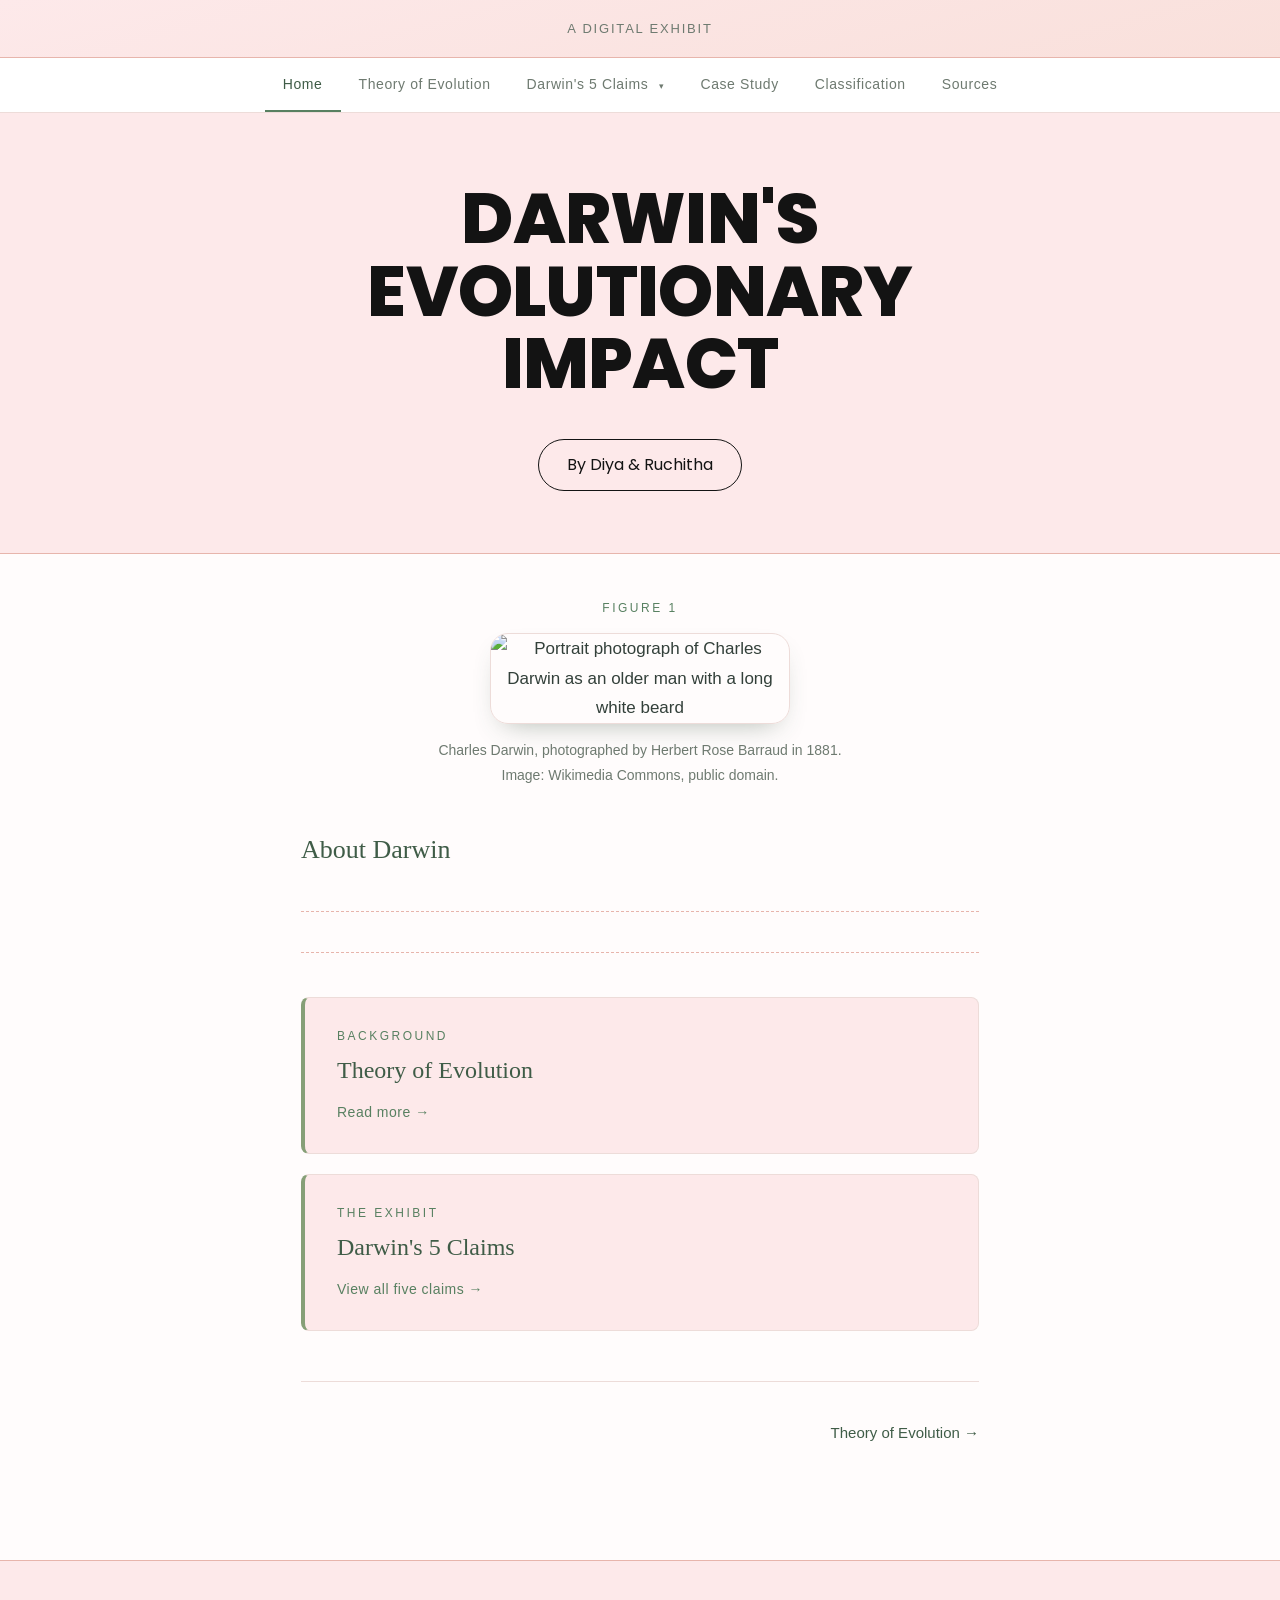
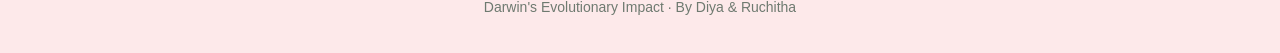
==== index.html @ e7c15cd0 "Add files via upload" ====
<!DOCTYPE html>
<html lang="en">
<head>
<meta charset="utf-8">
<meta name="viewport" content="width=device-width, initial-scale=1">
<title>Home &mdash; Darwin's Evolutionary Impact</title>
<link rel="preconnect" href="https://fonts.googleapis.com">
<link rel="preconnect" href="https://fonts.gstatic.com" crossorigin>
<link href="https://fonts.googleapis.com/css2?family=Poppins:wght@400;800&display=swap" rel="stylesheet">
<link rel="stylesheet" href="style.css">
</head>
<body>

<header class="site-head">
  <p class="tagline">A Digital Exhibit</p>
</header>

<nav>
  <ul>
    <li><a href="index.html" class="current">Home</a></li>
    <li><a href="theory-of-evolution.html">Theory of Evolution</a></li>
    <li class="has-drop">
      <a href="claims.html">Darwin's 5 Claims <span class="caret">&#9662;</span></a>
      <ul class="drop">
        <li><a href="claim-1.html">1 &middot; Nonconstancy of Species</a></li>
        <li><a href="claim-2.html">2 &middot; Descent From a Common Ancestor</a></li>
        <li><a href="claim-3.html">3 &middot; Gradual Evolution</a></li>
        <li><a href="claim-4.html">4 &middot; Multiplication of Species</a></li>
        <li><a href="claim-5.html">5 &middot; Natural Selection</a></li>
      </ul>
    </li>
    <li><a href="case-study.html">Case Study</a></li>
    <li><a href="classification.html">Classification</a></li>
    <li><a href="sources.html">Sources</a></li>
  </ul>
</nav>

<div class="hero">
  <div class="container">
    <h1 class="hero-title">Darwin's Evolutionary Impact</h1>
    <p><span class="byline">By Diya &amp; Ruchitha</span></p>
  </div>
</div>

<main>
  <div class="container">
    <div class="block">

      <figure class="portrait">
        <p class="fig-label">Figure 1</p>
        <img src="images/darwin.jpg" alt="Portrait photograph of Charles Darwin as an older man with a long white beard">
        <figcaption>Charles Darwin, photographed by Herbert Rose Barraud in 1881.<br>
        Image: Wikimedia Commons, public domain.</figcaption>
      </figure>

      <h2>About Darwin</h2>
      <p></p>
      <p></p>

      <ul class="claim-list">
        <li>
          <a href="theory-of-evolution.html">
            <span class="n">Background</span>
            <h2>Theory of Evolution</h2>
            <span class="go">Read more &rarr;</span>
          </a>
        </li>
        <li>
          <a href="claims.html">
            <span class="n">The Exhibit</span>
            <h2>Darwin's 5 Claims</h2>
            <span class="go">View all five claims &rarr;</span>
          </a>
        </li>
      </ul>

      <div class="flip">
        <span class="spacer"></span>
        <a href="theory-of-evolution.html">Theory of Evolution &rarr;</a>
      </div>

    </div>
  </div>
</main>

<footer>
  <div class="container">
    <p>Darwin's Evolutionary Impact &middot; By Diya &amp; Ruchitha</p>
  </div>
</footer>

<script src="nav.js"></script>

</body>
</html>
---- style.css ----
/* ===========================================
   Darwin's Five Claims — shared stylesheet

   Palette: Different Green And Pink
   #588061  deep sage green
   #869F77  soft olive green
   #FDE9EA  palest pink
   #F9E0DB  warm blush
   #E7B5AC  dusty rose
   =========================================== */

:root{
  /* palette */
  --green:#588061;
  --green-soft:#869F77;
  --pink-pale:#FDE9EA;
  --pink-warm:#F9E0DB;
  --rose:#E7B5AC;

  /* derived tones for small text and contrast */
  --green-ink:#3F5C47;
  --bg:#fffcfc;
  --text:#33403a;
  --soft:#6e7a70;
  --line:#eddcd9;
}

*{box-sizing:border-box}

html{scroll-behavior:smooth}

body{
  margin:0;
  background:var(--bg);
  color:var(--text);
  font-family:"Segoe UI","Trebuchet MS",Candara,sans-serif;
  font-size:17px;
  line-height:1.75;
}

h1,h2,h3,h4{
  font-family:Georgia,"Times New Roman",serif;
  font-weight:normal;
  margin:0;
  line-height:1.3;
}

p{margin:0}
img{max-width:100%; display:block}

a{color:var(--green-ink)}
a:hover{color:var(--green)}
a:focus-visible,button:focus-visible,summary:focus-visible{
  outline:2px solid var(--green);
  outline-offset:3px;
  border-radius:3px;
}

.container{max-width:730px; margin:0 auto; padding:0 26px}

/* ===== SITE HEADER ===== */
.site-head{
  background:linear-gradient(165deg,var(--pink-pale) 0%,var(--pink-warm) 100%);
  padding:18px 0 16px;
  text-align:center;
  border-bottom:1px solid var(--rose);
}
.site-head .tagline{
  margin:0;
  font-size:13px;
  color:var(--soft);
  letter-spacing:1.8px;
  text-transform:uppercase;
}

/* ===== NAVIGATION ===== */
nav{
  background:#fff;
  border-bottom:1px solid var(--line);
  position:sticky;
  top:0;
  z-index:30;
}
nav ul{
  list-style:none;
  margin:0 auto;
  padding:0;
  max-width:900px;
  display:flex;
  flex-wrap:wrap;
  justify-content:center;
}
nav a{
  display:block;
  padding:14px 18px;
  color:var(--soft);
  text-decoration:none;
  font-size:14px;
  letter-spacing:.6px;
  border-bottom:2px solid transparent;
}
nav a:hover{color:var(--green-ink); background:var(--pink-pale)}
nav a.current{color:var(--green-ink); border-bottom-color:var(--green)}

/* ===== NAV DROPDOWN ===== */
.has-drop{position:relative}
.caret{
  font-size:.65em;
  margin-left:6px;
  display:inline-block;
  transition:transform .16s ease;
}
nav .drop{
  position:absolute;
  top:100%;
  left:50%;
  transform:translateX(-50%);
  min-width:250px;
  max-width:none;
  margin:0;
  padding:6px 0;
  background:#fff;
  border:1px solid var(--line);
  border-top:2px solid var(--green);
  border-radius:0 0 8px 8px;
  box-shadow:0 10px 22px -10px rgba(63,92,71,.35);
  flex-direction:column;
  flex-wrap:nowrap;
  justify-content:flex-start;
  display:none;
  z-index:40;
}
.has-drop:hover > .drop,
.has-drop:focus-within > .drop,
.has-drop.open > .drop{display:flex}
.has-drop:hover .caret,
.has-drop:focus-within .caret,
.has-drop.open .caret{transform:rotate(180deg)}

nav .drop li{width:100%}
nav .drop a{
  display:block;
  width:100%;
  padding:10px 20px;
  text-align:left;
  white-space:nowrap;
  font-size:13.5px;
  border-bottom:none;
}
nav .drop a:hover{background:var(--pink-pale); color:var(--green-ink)}
nav .drop a.current{
  background:var(--pink-pale);
  color:var(--green-ink);
  border-bottom:none;
  font-weight:600;
}

/* ===== PAGE INTRO ===== */
.page-head{padding:56px 0 10px; text-align:center}
.page-head .eyebrow{
  font-size:13px;
  letter-spacing:2.5px;
  text-transform:uppercase;
  color:var(--green);
  margin-bottom:14px;
}
.page-head h1{font-size:38px; color:var(--green-ink)}
.page-head .lead{
  margin:20px auto 0;
  max-width:560px;
  color:var(--soft);
  font-size:17px;
}

/* ===== SECTIONS ===== */
main{padding-bottom:70px}
.block{padding:44px 0}
.block h2{
  font-size:26px;
  color:var(--green-ink);
  margin-bottom:18px;
}
.block h3{
  font-size:21px;
  color:var(--green-ink);
  margin:38px 0 14px;
}
.block p + p{margin-top:18px}

.rule{
  border:0;
  border-top:1px solid var(--line);
  margin:0;
}

/* ===== QUESTION CALLOUT ===== */
.question{
  background:var(--pink-warm);
  border-left:3px solid var(--rose);
  padding:20px 24px;
  margin:34px 0;
  font-size:17px;
}
.question span{
  display:block;
  font-size:12px;
  letter-spacing:2px;
  text-transform:uppercase;
  color:#a06a5f;
  margin-bottom:6px;
}

/* ===== EVIDENCE ===== */
.evidence{
  background:var(--pink-pale);
  border:1px solid var(--line);
  border-radius:8px;
  padding:32px 34px;
  margin:34px 0;
}
.evidence .num{
  font-size:12px;
  letter-spacing:2.5px;
  text-transform:uppercase;
  color:var(--green);
  display:block;
  margin-bottom:10px;
}
.evidence h3{
  font-size:22px;
  color:var(--green-ink);
  margin:0 0 18px;
}
.evidence ul{margin:0; padding-left:22px}
.evidence li{margin-bottom:14px}
.evidence li:last-child{margin-bottom:0}
.evidence li::marker{color:var(--green-soft)}

.why{
  margin-top:26px;
  padding:20px 24px;
  background:#fff;
  border-left:3px solid var(--green-soft);
  border-radius:0 6px 6px 0;
  font-size:16px;
}
.why b{
  display:block;
  color:var(--green);
  font-size:12px;
  letter-spacing:2px;
  text-transform:uppercase;
  margin-bottom:8px;
  font-weight:600;
}
.source{
  margin-top:20px;
  font-size:13px;
  color:var(--soft);
  font-style:italic;
}

/* ===== CLAIM INDEX CARDS ===== */
.claim-list{
  list-style:none;
  margin:44px 0 0;
  padding:0;
  display:flex;
  flex-direction:column;
  gap:20px;
}
.claim-list a{
  display:block;
  background:var(--pink-pale);
  border:1px solid var(--line);
  border-left:4px solid var(--green-soft);
  border-radius:8px;
  padding:28px 32px;
  text-decoration:none;
  color:var(--text);
}
.claim-list a:hover{
  background:var(--pink-warm);
  border-left-color:var(--green);
}
.claim-list .n{
  font-size:12px;
  letter-spacing:2.5px;
  text-transform:uppercase;
  color:var(--green);
  display:block;
  margin-bottom:8px;
}
.claim-list h2{
  font-family:Georgia,serif;
  font-size:24px;
  color:var(--green-ink);
  margin:0 0 10px;
}
.claim-list p{font-size:16px; color:var(--soft)}
.claim-list .go{
  display:block;
  margin-top:14px;
  font-size:14px;
  color:var(--green);
  letter-spacing:.5px;
}

/* ===== TIMELINE ===== */
.timeline{list-style:none; margin:36px 0 0; padding:0}
.timeline li{
  padding:26px 0;
  border-bottom:1px solid var(--line);
}
.timeline li:first-child{border-top:1px solid var(--line)}
.timeline .year{
  display:block;
  font-family:Georgia,serif;
  font-size:20px;
  color:var(--green);
  margin-bottom:8px;
}
.timeline p{font-size:16px}

/* ===== CARDS GRID ===== */
.cards{
  display:flex;
  flex-wrap:wrap;
  gap:20px;
  margin-top:32px;
}
.card{
  flex:1 1 280px;
  background:var(--pink-pale);
  border:1px solid var(--line);
  border-top:4px solid var(--green-soft);
  border-radius:8px;
  padding:26px 28px;
}
.card h3{
  font-size:20px;
  color:var(--green-ink);
  margin:0 0 14px;
}
.card ul{margin:0; padding-left:20px; font-size:15px}
.card li{margin-bottom:9px}
.card li:last-child{margin-bottom:0}
.card li::marker{color:var(--green-soft)}

/* ===== DIAGRAM ===== */
.diagram{
  background:var(--pink-pale);
  border:1px solid var(--line);
  border-radius:8px;
  padding:34px 30px;
  margin:36px 0;
  text-align:center;
}
.diagram svg{max-width:100%; height:auto; margin:0 auto}
.diagram .caption{
  font-size:14px;
  color:var(--soft);
  margin-top:22px;
  text-align:left;
}

/* ===== NUMBERED STEPS ===== */
ol.steps{padding-left:24px; margin:26px 0 0}
ol.steps li{margin-bottom:20px}
ol.steps li::marker{color:var(--green)}
ol.steps strong{color:var(--green-ink)}

/* ===== DROPDOWN ===== */
details{
  background:var(--pink-warm);
  border-left:3px solid var(--green-soft);
  border-radius:0 8px 8px 0;
  padding:22px 26px;
  margin:34px 0;
}
summary{
  cursor:pointer;
  color:var(--green-ink);
  font-family:Georgia,serif;
  font-size:18px;
}
details p{margin-top:16px; font-size:16px}
details p + p{margin-top:14px}

/* ===== QUIZ ===== */
.quiz-item{margin-bottom:46px}
.quiz-item .prompt{
  font-family:Georgia,serif;
  font-size:20px;
  color:var(--green-ink);
  margin-bottom:18px;
}
.quiz-item button{
  display:block;
  width:100%;
  text-align:left;
  font-family:inherit;
  font-size:16px;
  line-height:1.6;
  color:var(--text);
  background:#fff;
  border:1px solid var(--line);
  border-radius:6px;
  padding:15px 20px;
  margin-bottom:10px;
  cursor:pointer;
}
.quiz-item button:hover{border-color:var(--green-soft); background:var(--pink-pale)}
.quiz-item button.correct{
  background:#eef3ec;
  border-color:var(--green);
  color:var(--green-ink);
}
.quiz-item button.incorrect{
  background:var(--pink-warm);
  border-color:var(--rose);
  color:#8a5a51;
}
.quiz-item .response{
  font-size:15px;
  color:var(--soft);
  margin-top:14px;
  min-height:20px;
}
.tally{
  margin-top:16px;
  padding:22px 26px;
  background:var(--pink-warm);
  border-left:3px solid var(--rose);
  font-size:16px;
}

/* ===== SOURCES ===== */
ol.bibliography{padding-left:24px; margin-top:22px}
ol.bibliography li{margin-bottom:12px; font-size:14px; line-height:1.6}
ol.bibliography li::marker{color:var(--green-soft)}
ol.bibliography a{
  overflow-wrap:anywhere;
  word-break:break-word;
  text-decoration-thickness:1px;
  text-underline-offset:2px;
}

/* ===== PAGE FLIP LINKS ===== */
.flip{
  display:flex;
  justify-content:space-between;
  gap:20px;
  flex-wrap:wrap;
  padding:38px 0 0;
  border-top:1px solid var(--line);
  margin-top:50px;
  font-size:15px;
}
.flip a{text-decoration:none}
.flip a:hover{text-decoration:underline}
.flip .spacer{flex:1}

/* ===== FOOTER ===== */
footer{
  background:var(--pink-pale);
  border-top:1px solid var(--rose);
  padding:34px 0;
  text-align:center;
  font-size:14px;
  color:var(--soft);
}
footer a{color:var(--green-ink)}

/* ===== HOMEPAGE HERO TITLE ===== */
.hero{
  background:var(--pink-pale);
  border-bottom:1px solid var(--rose);
  padding:70px 0 62px;
  text-align:center;
}
.hero-title{
  font-family:Poppins,Montserrat,"Century Gothic","Segoe UI",Tahoma,sans-serif;
  font-weight:800;
  text-transform:uppercase;
  font-size:clamp(2.2rem,8.5vw,4.4rem);
  line-height:1.03;
  letter-spacing:-.01em;
  color:#131313;
  max-width:13ch;
  margin:0 auto;
  text-wrap:balance;
}
.byline{
  display:inline-block;
  margin-top:38px;
  padding:11px 28px;
  border:1.5px solid #131313;
  border-radius:999px;
  font-family:Poppins,Montserrat,"Segoe UI",sans-serif;
  font-weight:400;
  font-size:1rem;
  color:#131313;
}

@media (max-width:640px){
  .hero{padding:46px 0 42px}
  .byline{margin-top:28px; font-size:.92rem; padding:9px 22px}
}

/* ===== PORTRAIT ===== */
.portrait{
  margin:0 0 46px;
  text-align:center;
}
.fig-label{
  font-size:12px;
  letter-spacing:2.5px;
  text-transform:uppercase;
  color:var(--green);
  margin-bottom:14px;
}

/* ===== WIDE FIGURE (diagrams, infographics) ===== */
.figure-wide{
  margin:38px 0 42px;
  text-align:center;
}
.figure-wide img,
.figure-wide svg{
  display:block;
  width:100%;
  height:auto;
  background:#fff;
  border-radius:18px;
  border:2px solid var(--rose);
  box-shadow:0 12px 28px -16px rgba(63,92,71,.4);
}
.figure-wide figcaption{
  margin-top:14px;
  font-size:14px;
  color:var(--soft);
  text-align:center;
}
.portrait img{
  width:100%;
  max-width:300px;
  height:auto;
  margin:0 auto;
  border-radius:18px;
  border:1px solid var(--line);
  box-shadow:0 12px 28px -14px rgba(63,92,71,.45);
}
.portrait figcaption{
  margin-top:14px;
  font-size:14px;
  color:var(--soft);
}

/* ===== EMPTY TEMPLATE FIELDS =====
   Blank spots keep their height and show a faint dashed line
   so the layout holds until you type into them. */
.evidence h3:empty,
.claim-list h2:empty,
.page-head h1:empty{
  min-height:1.3em;
  border-bottom:1px dashed var(--rose);
}
.evidence li:empty{
  min-height:1.5em;
  border-bottom:1px dashed var(--rose);
}
.evidence p:empty,
.why p:empty,
.question p:empty,
.claim-list p:empty,
.block > p:empty,
.lead:empty{
  min-height:1.6em;
  border-bottom:1px dashed var(--rose);
}
.block > p:empty{margin-top:14px}

/* claim cards get a tiny nudge on hover */
.claim-list a{transition:transform .18s ease, background .18s ease}
.claim-list a:hover{transform:translateX(4px)}

@media (prefers-reduced-motion:reduce){
  .claim-list a:hover{transform:none}
}

/* ===== MOBILE ===== */
@media (max-width:640px){
  body{font-size:16px}
  .page-head{padding-top:40px}
  .page-head h1{font-size:29px}
  .block h2{font-size:22px}
  .evidence{padding:24px 22px}
  nav a{padding:12px 14px; font-size:13px}
  .container{padding:0 20px}
}
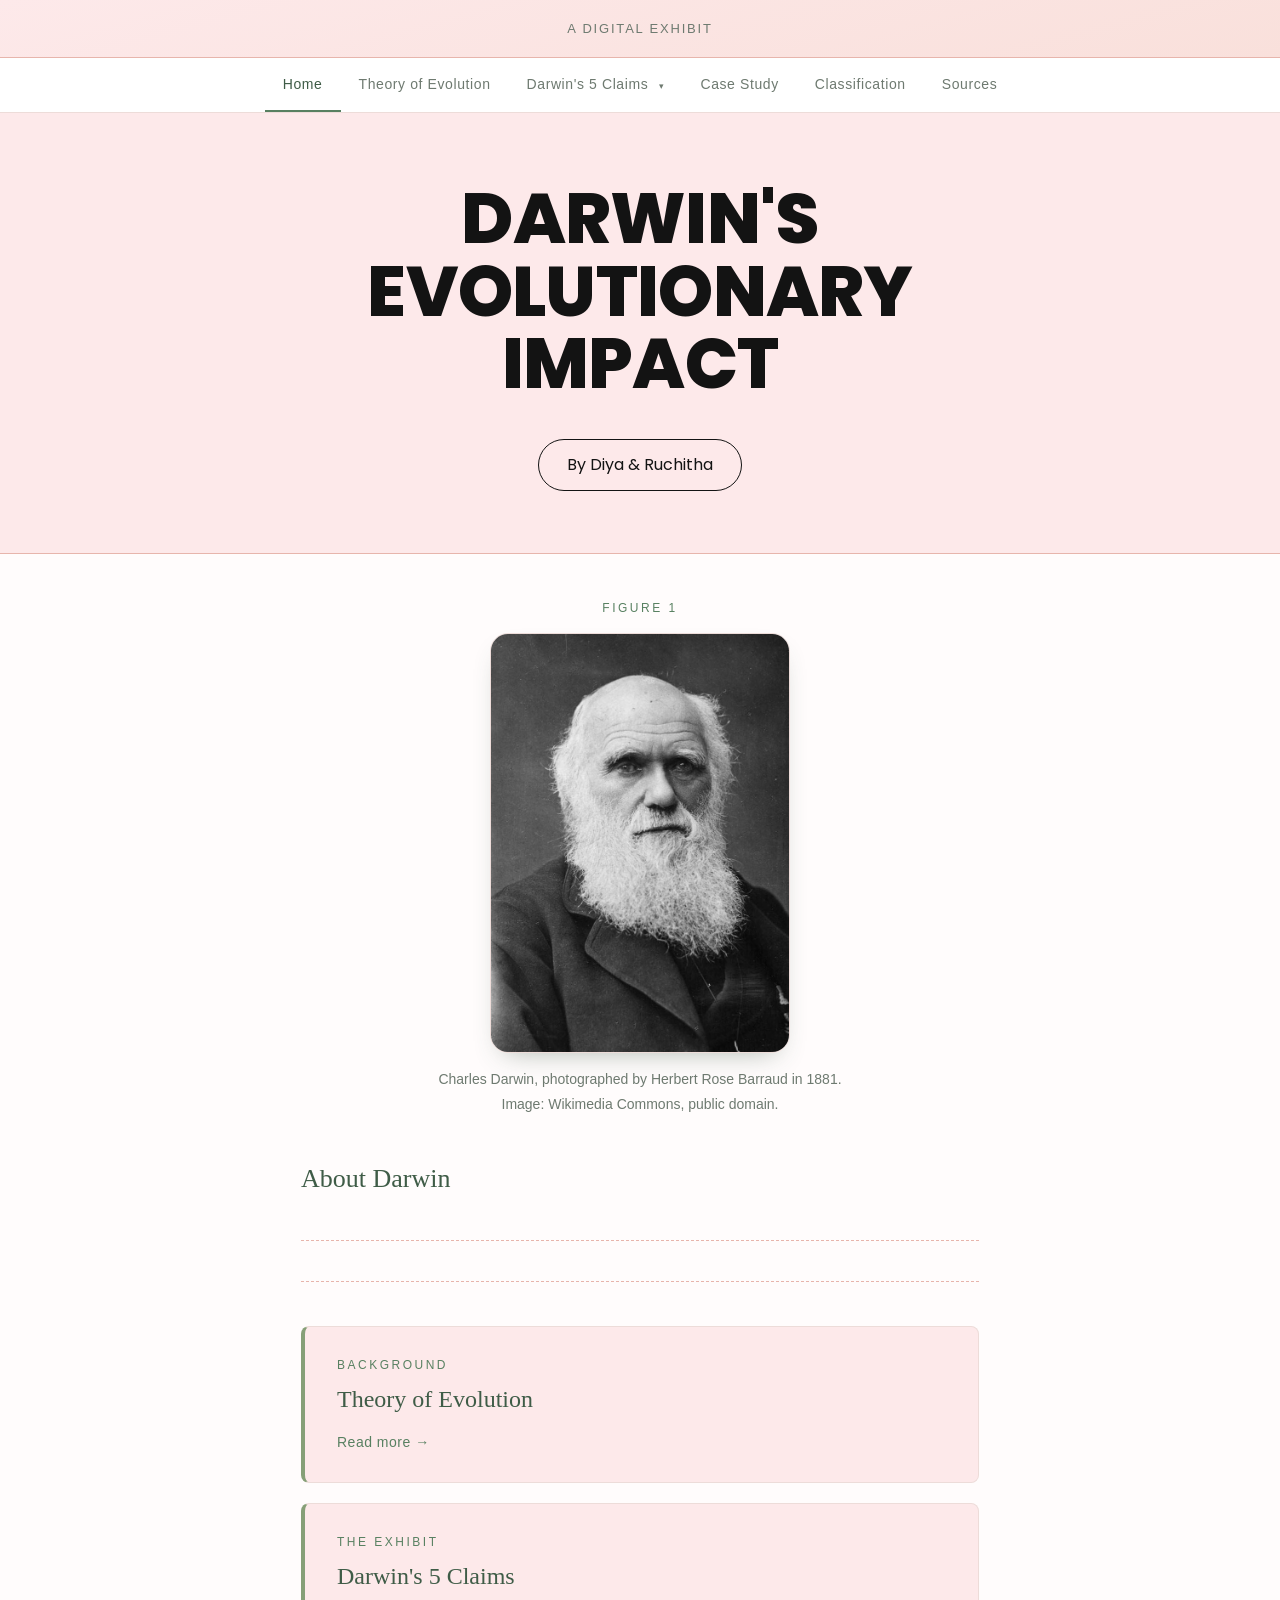
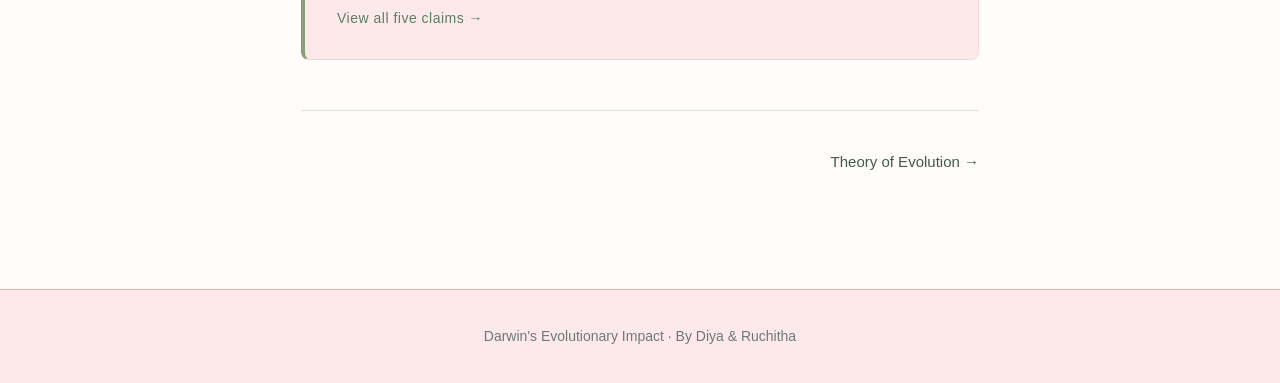
==== commit 47be2681: "Add files via upload" ====
--- a/index.html
+++ b/index.html
@@ -48,7 +48,7 @@
 
       <figure class="portrait">
         <p class="fig-label">Figure 1</p>
-        <img src="images/darwin.jpg" alt="Portrait photograph of Charles Darwin as an older man with a long white beard">
+        <img src="[data-uri]" alt="Portrait photograph of Charles Darwin as an older man with a long white beard">
         <figcaption>Charles Darwin, photographed by Herbert Rose Barraud in 1881.<br>
         Image: Wikimedia Commons, public domain.</figcaption>
       </figure>
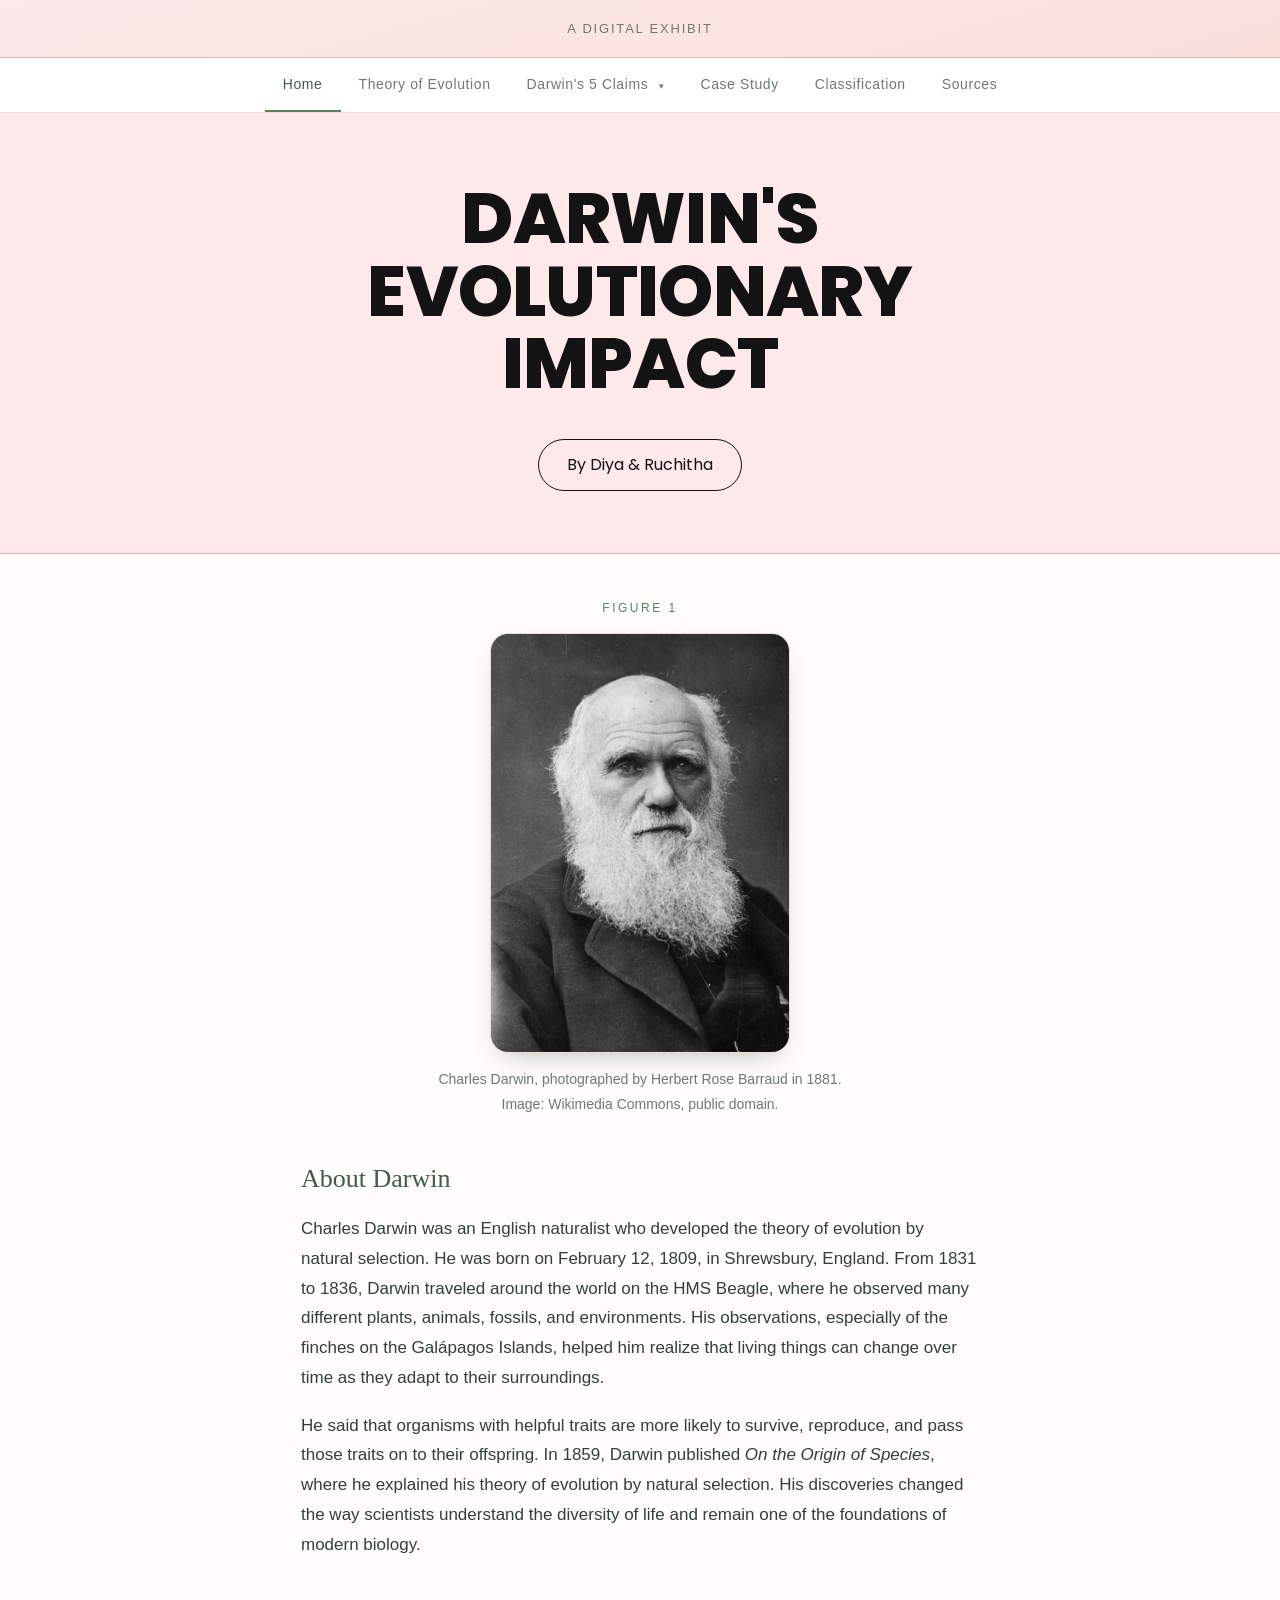
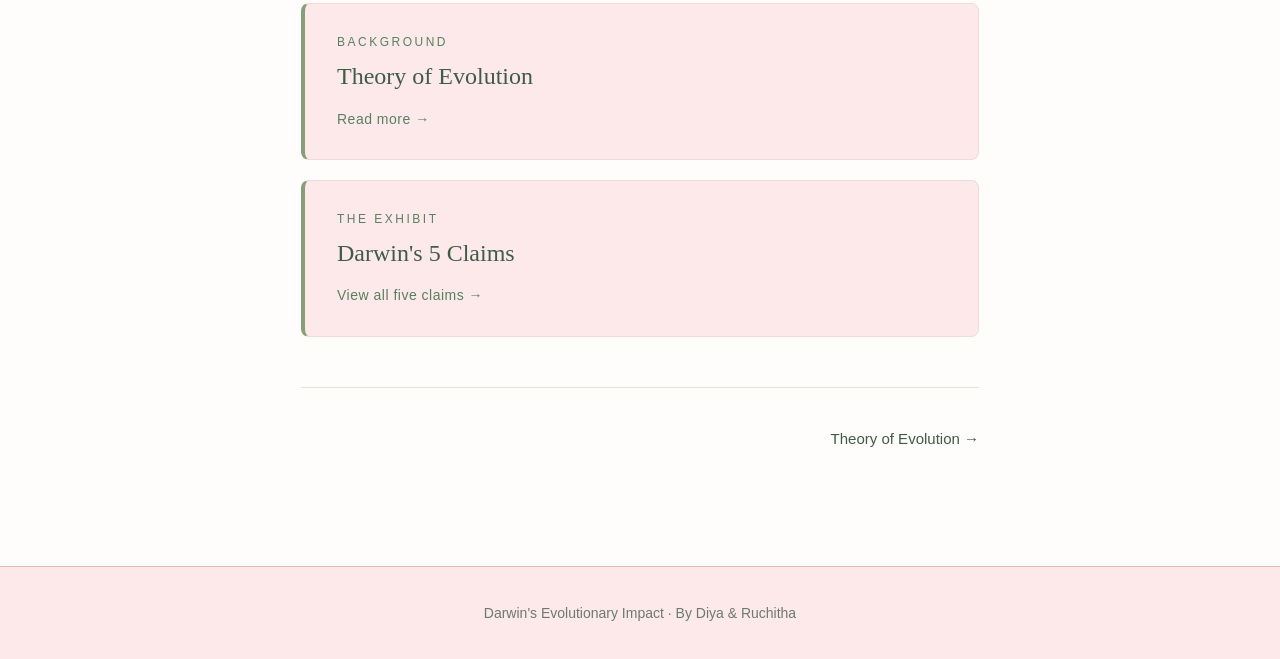
==== commit 00ad3c1d: "Add files via upload" ====
--- a/index.html
+++ b/index.html
@@ -54,8 +54,17 @@
       </figure>
 
       <h2>About Darwin</h2>
-      <p></p>
-      <p></p>
+      <p>Charles Darwin was an English naturalist who developed the theory of evolution by
+      natural selection. He was born on February 12, 1809, in Shrewsbury, England. From 1831 to
+      1836, Darwin traveled around the world on the HMS Beagle, where he observed many different
+      plants, animals, fossils, and environments. His observations, especially of the finches on
+      the Gal&aacute;pagos Islands, helped him realize that living things can change over time as
+      they adapt to their surroundings.</p>
+      <p>He said that organisms with helpful traits are more likely to survive, reproduce,
+      and pass those traits on to their offspring. In 1859, Darwin published <em>On the Origin of
+      Species</em>, where he explained his theory of evolution by natural selection. His
+      discoveries changed the way scientists understand the diversity of life and remain one of
+      the foundations of modern biology.</p>
 
       <ul class="claim-list">
         <li>
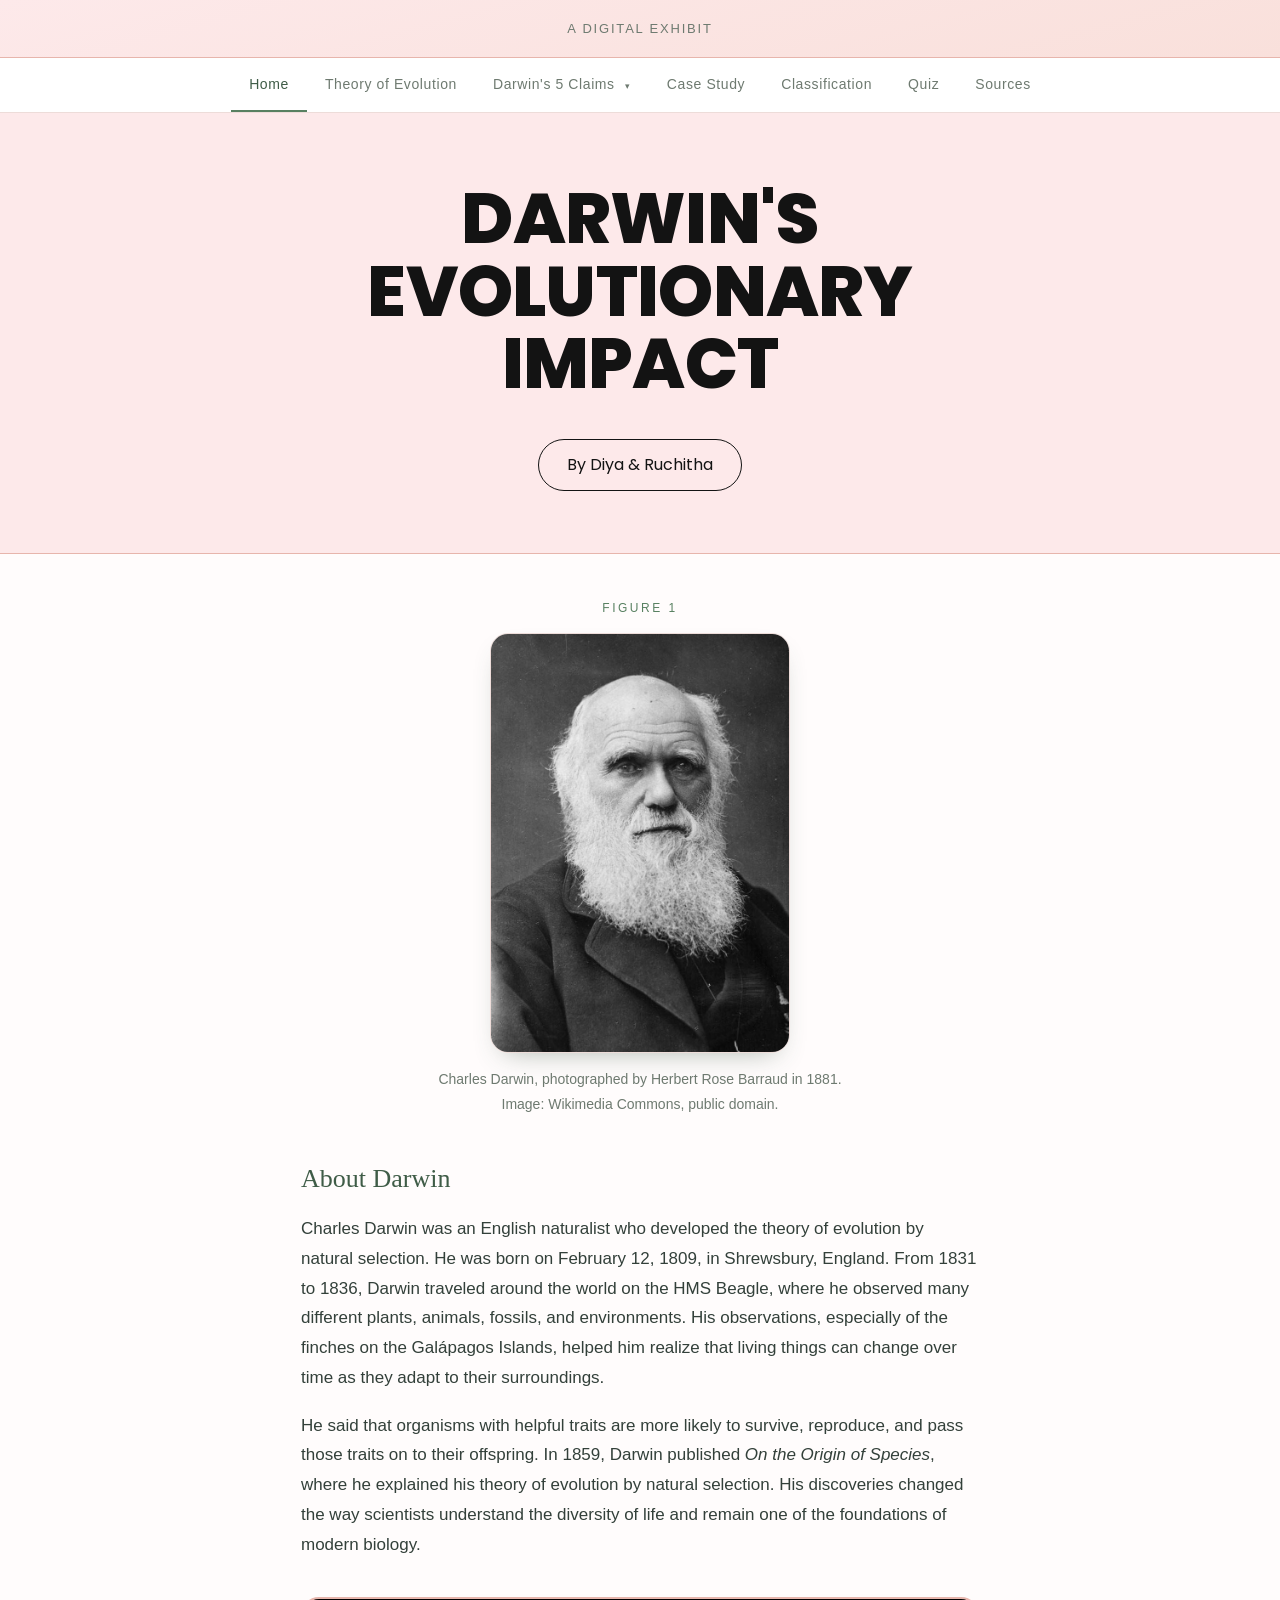
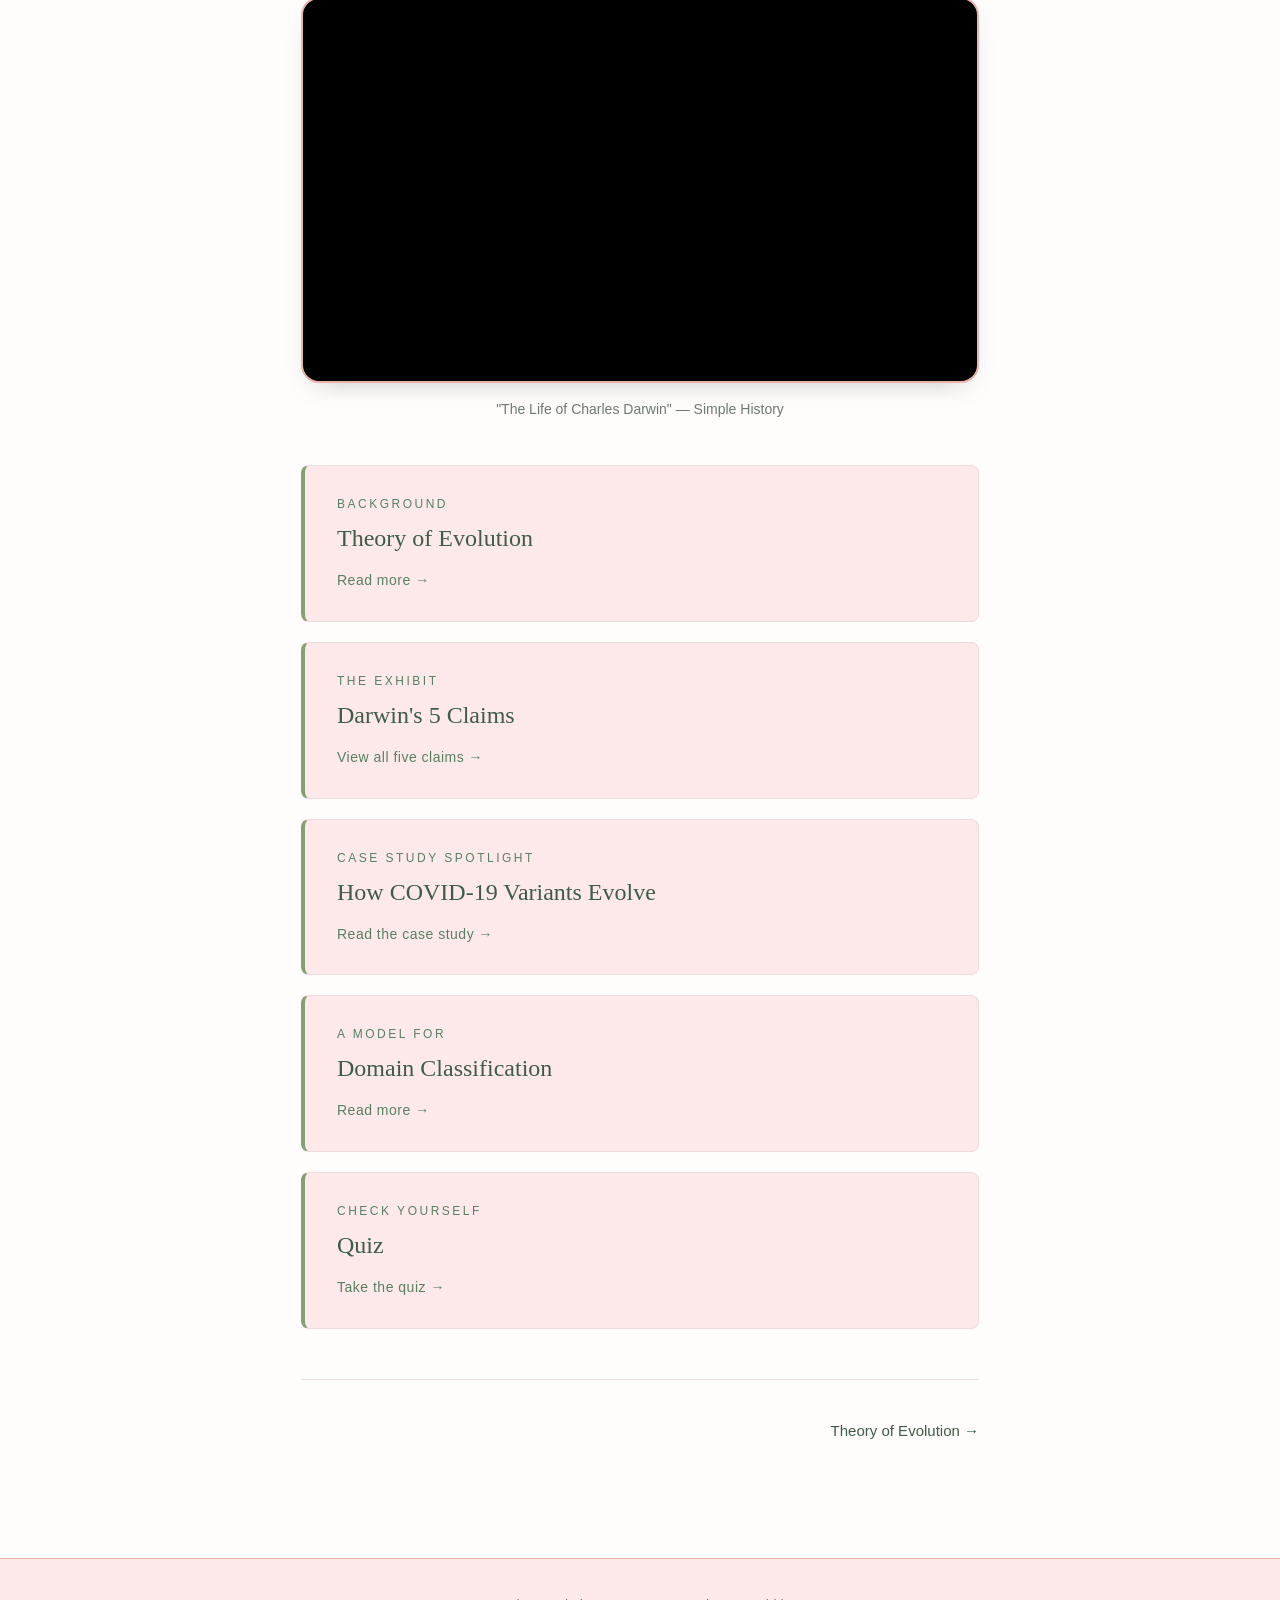
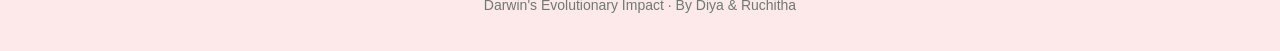
==== commit 2be166ce: "Add files via upload" ====
--- a/index.html
+++ b/index.html
@@ -31,6 +31,7 @@
     </li>
     <li><a href="case-study.html">Case Study</a></li>
     <li><a href="classification.html">Classification</a></li>
+    <li><a href="quiz.html">Quiz</a></li>
     <li><a href="sources.html">Sources</a></li>
   </ul>
 </nav>
@@ -66,6 +67,18 @@
       discoveries changed the way scientists understand the diversity of life and remain one of
       the foundations of modern biology.</p>
 
+      <figure class="video">
+        <div class="frame">
+          <iframe src="https://www.youtube.com/embed/zOfkDcZ9eIg"
+                  title="The Life of Charles Darwin | Simple History"
+                  allow="accelerometer; autoplay; clipboard-write; encrypted-media; gyroscope; picture-in-picture; web-share"
+                  referrerpolicy="strict-origin-when-cross-origin"
+                  loading="lazy"
+                  allowfullscreen></iframe>
+        </div>
+        <figcaption>"The Life of Charles Darwin" &mdash; Simple History</figcaption>
+      </figure>
+
       <ul class="claim-list">
         <li>
           <a href="theory-of-evolution.html">
@@ -79,6 +92,27 @@
             <span class="n">The Exhibit</span>
             <h2>Darwin's 5 Claims</h2>
             <span class="go">View all five claims &rarr;</span>
+          </a>
+        </li>
+        <li>
+          <a href="case-study.html">
+            <span class="n">Case Study Spotlight</span>
+            <h2>How COVID-19 Variants Evolve</h2>
+            <span class="go">Read the case study &rarr;</span>
+          </a>
+        </li>
+        <li>
+          <a href="classification.html">
+            <span class="n">A Model For</span>
+            <h2>Domain Classification</h2>
+            <span class="go">Read more &rarr;</span>
+          </a>
+        </li>
+        <li>
+          <a href="quiz.html">
+            <span class="n">Check Yourself</span>
+            <h2>Quiz</h2>
+            <span class="go">Take the quiz &rarr;</span>
           </a>
         </li>
       </ul>
--- a/style.css
+++ b/style.css
@@ -201,6 +201,12 @@
   margin:34px 0;
   font-size:17px;
 }
+.question p.hierarchy{
+  text-align:center;
+  font-size:16px;
+  line-height:2;
+  color:var(--plum, var(--green-ink));
+}
 .question span{
   display:block;
   font-size:12px;
@@ -362,6 +368,34 @@
   color:var(--soft);
   margin-top:22px;
   text-align:left;
+}
+
+/* ===== EMBEDDED VIDEO ===== */
+.video{
+  margin:38px 0 42px;
+}
+.video .frame{
+  position:relative;
+  width:100%;
+  padding-top:56.25%;        /* 16:9 */
+  border-radius:18px;
+  border:2px solid var(--rose);
+  box-shadow:0 12px 28px -16px rgba(63,92,71,.4);
+  overflow:hidden;
+  background:#000;
+}
+.video .frame iframe{
+  position:absolute;
+  top:0; left:0;
+  width:100%;
+  height:100%;
+  border:0;
+}
+.video figcaption{
+  margin-top:14px;
+  font-size:14px;
+  color:var(--soft);
+  text-align:center;
 }
 
 /* ===== NUMBERED STEPS ===== */
@@ -536,6 +570,13 @@
   border:2px solid var(--rose);
   box-shadow:0 12px 28px -16px rgba(63,92,71,.4);
 }
+/* small-source diagrams: show at native size, never upscale */
+.figure-wide.natural img{
+  width:auto;
+  max-width:100%;
+  margin-left:auto;
+  margin-right:auto;
+}
 .figure-wide figcaption{
   margin-top:14px;
   font-size:14px;
